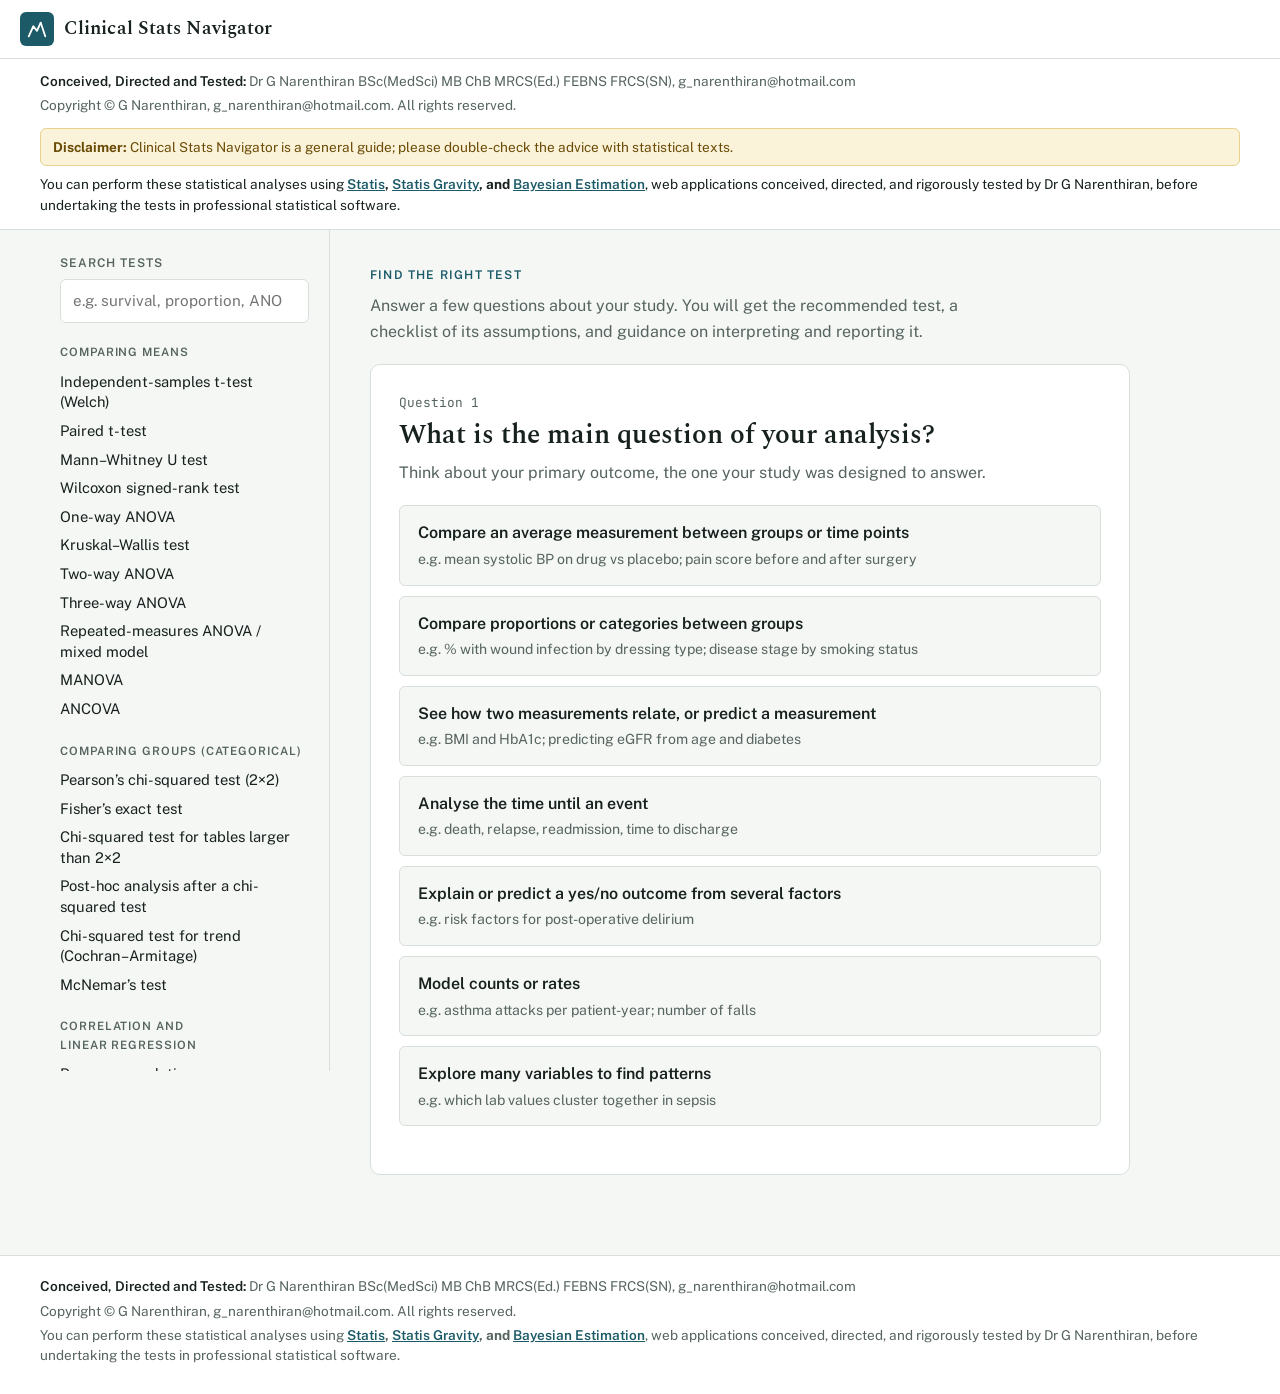
==== index.html @ 2686a3d5 "Initial release of Clinical Stats Navigator Guided decision aid for choosing statistical tests, chec" ====
<!doctype html>
<html lang="en">
<head>
<meta charset="utf-8">
<meta name="description" content="A guided decision aid that helps clinicians choose the right statistical test, check its assumptions, avoid pitfalls, and interpret and report results.">
<title>Clinical Stats Navigator</title>
<meta name="viewport" content="width=device-width, initial-scale=1, viewport-fit=cover">
<link rel="preconnect" href="https://fonts.googleapis.com">
<link rel="preconnect" href="https://fonts.gstatic.com" crossorigin>
<link rel="stylesheet" href="https://fonts.googleapis.com/css2?family=Spectral:wght@500;600&family=Public+Sans:ital,wght@0,400;0,500;0,600;1,400&family=JetBrains+Mono:wght@400&display=swap">
<link rel="stylesheet" href="css/styles.css">
</head>
<body>
<header class="topbar">
  <a href="#start" id="home-link" class="brand">
    <span class="brand-mark" aria-hidden="true">
      <svg viewBox="0 0 24 24" width="22" height="22"><path d="M3 20 L8 9 L12 14 L16 5 L21 20" fill="none" stroke="currentColor" stroke-width="2" stroke-linejoin="round" stroke-linecap="round"/></svg>
    </span>
    <span class="brand-name">Clinical Stats Navigator</span>
  </a>
  <button type="button" id="nav-toggle" class="nav-toggle" aria-expanded="false" aria-controls="sidebar">All tests</button>
</header>

<section class="credits" aria-label="Attribution and disclaimer">
  <div class="credits-inner">
    <p class="credit-line"><span class="credit-lbl">Conceived, Directed and Tested:</span> Dr G Narenthiran BSc(MedSci) MB ChB MRCS(Ed.) FEBNS FRCS(SN), <span class="email">g_narenthiran@hotmail.com</span></p>
    <p class="credit-line">Copyright © G Narenthiran, <span class="email">g_narenthiran@hotmail.com</span>. All rights reserved.</p>
    <p class="notice"><strong>Disclaimer:</strong> Clinical Stats Navigator is a general guide; please double-check the advice with statistical texts.</p>
    <p class="apps">You can perform these statistical analyses using <strong><a href="https://rasan17.github.io/Statis-28/" target="_blank" rel="noopener">Statis</a>, <a href="https://rasan17.github.io/statis-gravity/" target="_blank" rel="noopener">Statis Gravity</a>, and <a href="https://rasan17.github.io/Bayes-Estimation/" target="_blank" rel="noopener">Bayesian Estimation</a></strong>, web applications conceived, directed, and rigorously tested by Dr G Narenthiran, before undertaking the tests in professional statistical software.</p>
  </div>
</section>

<div class="layout">
  <aside id="sidebar" class="sidebar">
    <label for="search" class="search-label">Search tests</label>
    <input id="search" type="search" placeholder="e.g. survival, proportion, ANOVA" autocomplete="off">
    <nav id="catalogue" class="catalogue" aria-label="All tests"></nav>
  </aside>
  <main id="main" class="main" tabindex="-1"></main>
</div>

<footer class="site-foot">
  <div class="credits-inner">
    <p class="credit-line"><span class="credit-lbl">Conceived, Directed and Tested:</span> Dr G Narenthiran BSc(MedSci) MB ChB MRCS(Ed.) FEBNS FRCS(SN), <span class="email">g_narenthiran@hotmail.com</span></p>
    <p class="credit-line">Copyright © G Narenthiran, <span class="email">g_narenthiran@hotmail.com</span>. All rights reserved.</p>
    <p class="apps">You can perform these statistical analyses using <strong><a href="https://rasan17.github.io/Statis-28/" target="_blank" rel="noopener">Statis</a>, <a href="https://rasan17.github.io/statis-gravity/" target="_blank" rel="noopener">Statis Gravity</a>, and <a href="https://rasan17.github.io/Bayes-Estimation/" target="_blank" rel="noopener">Bayesian Estimation</a></strong>, web applications conceived, directed, and rigorously tested by Dr G Narenthiran, before undertaking the tests in professional statistical software.</p>
  </div>
</footer>

<script src="js/tree.js"></script>
<script src="js/tests.js"></script>
<script src="js/app.js"></script>
</body>
</html>
---- css/styles.css ----
:root {
  --paper: #f5f7f5;
  --surface: #ffffff;
  --sunken: #edf1ee;
  --ink: #17211e;
  --muted: #56645f;
  --line: #d8dfdb;
  --accent: #1c5a68;
  --accent-ink: #ffffff;
  --accent-soft: #e2eef0;
  --caution-bg: #fbf3d9;
  --caution-ink: #6a4b06;
  --caution-line: #e7d28e;
  --ok: #2d7a4d;
  --ok-soft: #e3f2e8;
  --warn: #9a5f12;
  --warn-soft: #fbefd9;
  --bad: #ac3636;
  --bad-soft: #f9e4e2;
  --code-bg: #eef2f0;

  --f-display: "Spectral", Georgia, "Times New Roman", serif;
  --f-body: "Public Sans", -apple-system, "Segoe UI", Roboto, Helvetica, Arial, sans-serif;
  --f-mono: "JetBrains Mono", ui-monospace, "SF Mono", Menlo, Consolas, monospace;

  --r: 6px;
}

@media (prefers-color-scheme: dark) {
  :root:not([data-theme="light"]) {
    color-scheme: dark;
    --paper: #101615;
    --surface: #17201e;
    --sunken: #1c2624;
    --ink: #e3ebe7;
    --muted: #9aa9a3;
    --line: #2b3835;
    --accent: #72b6c4;
    --accent-ink: #0d1716;
    --accent-soft: #19343a;
    --caution-bg: #2e2712;
    --caution-ink: #ecd48f;
    --caution-line: #574813;
    --ok: #74c794;
    --ok-soft: #173123;
    --warn: #e4ae5e;
    --warn-soft: #33260f;
    --bad: #ee8b83;
    --bad-soft: #3a1b19;
    --code-bg: #1c2624;
  }
}
:root[data-theme="dark"] {
  color-scheme: dark;
  --paper: #101615;
  --surface: #17201e;
  --sunken: #1c2624;
  --ink: #e3ebe7;
  --muted: #9aa9a3;
  --line: #2b3835;
  --accent: #72b6c4;
  --accent-ink: #0d1716;
  --accent-soft: #19343a;
  --caution-bg: #2e2712;
  --caution-ink: #ecd48f;
  --caution-line: #574813;
  --ok: #74c794;
  --ok-soft: #173123;
  --warn: #e4ae5e;
  --warn-soft: #33260f;
  --bad: #ee8b83;
  --bad-soft: #3a1b19;
  --code-bg: #1c2624;
}

* { box-sizing: border-box; }
html { -webkit-text-size-adjust: 100%; }
body {
  margin: 0;
  background: var(--paper);
  color: var(--ink);
  font-family: var(--f-body);
  font-size: 16px;
  line-height: 1.6;
}
[hidden] { display: none !important; }
a { color: var(--accent); }
button { font: inherit; color: inherit; cursor: pointer; }
:focus-visible { outline: 2px solid var(--accent); outline-offset: 2px; }
h1, h2, h3 { text-wrap: balance; }

/* ---------- Top bar ---------- */
.topbar {
  position: sticky;
  top: env(safe-area-inset-top, 0px);
  z-index: 10;
  display: flex;
  align-items: center;
  justify-content: space-between;
  gap: 12px;
  padding: 12px 20px;
  background: var(--surface);
  border-bottom: 1px solid var(--line);
}
.brand { display: flex; align-items: center; gap: 10px; text-decoration: none; color: var(--ink); }
.brand-mark { display: grid; place-items: center; width: 34px; height: 34px; border-radius: var(--r); background: var(--accent); color: var(--accent-ink); }
.brand-name { font-family: var(--f-display); font-weight: 600; font-size: 1.2rem; letter-spacing: 0.005em; }
.nav-toggle { display: none; border: 1px solid var(--line); background: var(--surface); border-radius: var(--r); padding: 6px 12px; font-size: 0.9rem; }

/* ---------- Attribution band and footer ---------- */
.credits { background: var(--surface); border-bottom: 1px solid var(--line); padding: 12px 20px 14px; }
.credits-inner { max-width: 1200px; margin: 0 auto; display: flex; flex-direction: column; gap: 4px; }
.credits p { margin: 0; font-size: 0.85rem; line-height: 1.5; }
.credit-line { color: var(--muted); }
.credit-lbl { font-weight: 600; color: var(--ink); }
.email { user-select: all; overflow-wrap: anywhere; }
.credits .notice {
  margin-top: 8px;
  padding: 8px 12px;
  background: var(--caution-bg);
  color: var(--caution-ink);
  border: 1px solid var(--caution-line);
  border-radius: var(--r);
}
.credits .apps { margin-top: 4px; }
.apps a, .sw-apps a { font-weight: 600; }
.sw-apps { margin-top: 14px; }
.site-foot { border-top: 1px solid var(--line); background: var(--surface); padding: 20px 20px 28px; }
.site-foot p { margin: 0; font-size: 0.85rem; line-height: 1.5; color: var(--muted); }

/* ---------- Layout ---------- */
.layout {
  display: grid;
  grid-template-columns: 290px minmax(0, 1fr);
  max-width: 1200px;
  margin: 0 auto;
}
.sidebar {
  position: sticky;
  top: calc(env(safe-area-inset-top, 0px) + 59px);
  align-self: start;
  max-height: calc(100vh - 59px);
  overflow-y: auto;
  padding: 24px 20px 40px;
  border-right: 1px solid var(--line);
}
.search-label { display: block; font-size: 0.75rem; font-weight: 600; letter-spacing: 0.08em; text-transform: uppercase; color: var(--muted); margin-bottom: 6px; }
#search {
  width: 100%;
  padding: 9px 12px;
  border: 1px solid var(--line);
  border-radius: var(--r);
  background: var(--surface);
  color: var(--ink);
  font: inherit;
  font-size: 0.95rem;
}
.catalogue { margin-top: 20px; display: flex; flex-direction: column; gap: 18px; }
.cat-group h3 { margin: 0 0 6px; font-family: var(--f-body); font-size: 0.72rem; font-weight: 600; letter-spacing: 0.08em; text-transform: uppercase; color: var(--muted); }
.cat-group ul { list-style: none; margin: 0; padding: 0; }
.cat-group a { display: block; padding: 4px 10px; margin-left: -10px; border-radius: var(--r); color: var(--ink); text-decoration: none; font-size: 0.92rem; line-height: 1.4; }
.cat-group a:hover { background: var(--sunken); }
.cat-group a[aria-current="page"] { background: var(--accent-soft); color: var(--accent); font-weight: 600; }
.empty { color: var(--muted); font-size: 0.9rem; }

.main { padding: 36px 40px 80px; min-width: 0; outline: none; }
.main > * { max-width: 760px; }

.eyebrow { margin: 0 0 8px; font-size: 0.75rem; font-weight: 600; letter-spacing: 0.1em; text-transform: uppercase; color: var(--accent); }

/* ---------- Buttons ---------- */
.primary { border: 0; border-radius: var(--r); background: var(--accent); color: var(--accent-ink); padding: 10px 16px; font-weight: 600; font-size: 0.95rem; }
.primary:hover { filter: brightness(1.08); }
.ghost { border: 1px solid var(--line); background: var(--surface); border-radius: var(--r); padding: 8px 14px; font-size: 0.92rem; color: var(--ink); }
.ghost:hover { border-color: var(--accent); color: var(--accent); }
.ghost.small { padding: 5px 10px; font-size: 0.85rem; }

/* ---------- Wizard ---------- */
.wiz-head { margin-bottom: 20px; }
.wiz-intro { margin: 0; color: var(--muted); max-width: 62ch; }
.trail { list-style: none; margin: 0 0 16px; padding: 0; display: flex; flex-direction: column; gap: 6px; }
.trail-btn {
  width: 100%;
  display: grid;
  grid-template-columns: minmax(0, 1fr) auto;
  gap: 4px 16px;
  align-items: baseline;
  text-align: left;
  padding: 8px 14px;
  border: 1px solid var(--line);
  border-radius: var(--r);
  background: var(--sunken);
}
.trail-btn:hover { border-color: var(--accent); }
.trail-q { color: var(--muted); font-size: 0.85rem; }
.trail-a { font-weight: 600; font-size: 0.88rem; text-align: right; }
.qcard { background: var(--surface); border: 1px solid var(--line); border-radius: 10px; padding: 28px; }
.step { margin: 0; font-family: var(--f-mono); font-size: 0.8rem; color: var(--muted); }
.qcard h2 { margin: 4px 0 8px; font-family: var(--f-display); font-weight: 600; font-size: 1.7rem; line-height: 1.25; }
.qhelp { margin: 0 0 4px; color: var(--muted); max-width: 64ch; }
.options { display: flex; flex-direction: column; gap: 10px; margin-top: 20px; }
.opt {
  display: flex;
  flex-direction: column;
  gap: 2px;
  text-align: left;
  padding: 14px 18px;
  border: 1px solid var(--line);
  border-radius: var(--r);
  background: var(--paper);
  transition: border-color 0.15s, background 0.15s;
}
.opt:hover { border-color: var(--accent); background: var(--accent-soft); }
.opt-label { font-weight: 600; }
.opt-sub { font-size: 0.88rem; color: var(--muted); }
.wiz-actions { display: flex; flex-wrap: wrap; gap: 10px; margin-top: 20px; }
.wiz-actions:empty { display: none; }

/* ---------- Test page ---------- */
.test-head h1 { margin: 0; font-family: var(--f-display); font-weight: 600; font-size: 2.3rem; line-height: 1.15; }
.lede { font-size: 1.12rem; margin: 10px 0 20px; max-width: 62ch; }
.facts { display: grid; grid-template-columns: 1fr 1fr; gap: 0; margin: 0; border: 1px solid var(--line); border-radius: var(--r); background: var(--surface); }
.facts > div { padding: 14px 16px; }
.facts > div + div { border-left: 1px solid var(--line); }
.facts dt { font-size: 0.72rem; font-weight: 600; letter-spacing: 0.08em; text-transform: uppercase; color: var(--muted); margin-bottom: 4px; }
.facts dd { margin: 0; font-size: 0.95rem; }

.jump {
  position: sticky;
  top: calc(env(safe-area-inset-top, 0px) + 59px);
  z-index: 5;
  display: flex;
  gap: 4px;
  overflow-x: auto;
  margin: 24px 0 0;
  padding: 8px 0;
  background: var(--paper);
  border-bottom: 1px solid var(--line);
  scrollbar-width: none;
}
.jump button { flex: none; border: 0; background: none; padding: 6px 10px; border-radius: var(--r); font-size: 0.88rem; color: var(--muted); }
.jump button:hover { background: var(--sunken); color: var(--ink); }

.sec { padding-top: 32px; scroll-margin-top: 120px; }
.sec h2 { margin: 0 0 10px; font-family: var(--f-display); font-weight: 600; font-size: 1.45rem; }
.sec p { max-width: 66ch; }
.sec-head { display: flex; flex-wrap: wrap; align-items: baseline; justify-content: space-between; gap: 8px 16px; }
.sec-note { color: var(--muted); font-size: 0.92rem; margin-top: 0; }

.yourpath { margin-top: 16px; padding: 16px 18px; background: var(--accent-soft); border-radius: var(--r); }
.yourpath h3 { margin: 0 0 8px; font-size: 0.8rem; font-weight: 600; letter-spacing: 0.08em; text-transform: uppercase; color: var(--accent); }
.yourpath ol { margin: 0 0 12px; padding-left: 20px; display: flex; flex-direction: column; gap: 6px; }
.yp-q { color: var(--muted); font-size: 0.9rem; }
.yp-a { display: block; font-weight: 600; font-size: 0.95rem; }

/* Tally pill */
.tally { margin: 0; padding: 3px 10px; border-radius: 999px; font-size: 0.82rem; font-weight: 600; background: var(--sunken); color: var(--muted); font-variant-numeric: tabular-nums; }
.tally.is-ok { background: var(--ok-soft); color: var(--ok); }
.tally.is-warn { background: var(--warn-soft); color: var(--warn); }
.tally.is-bad { background: var(--bad-soft); color: var(--bad); }

/* Checklist */
.checklist { list-style: none; margin: 16px 0 0; padding: 0; display: flex; flex-direction: column; gap: 10px; counter-reset: chk; }
.chk {
  counter-increment: chk;
  background: var(--surface);
  border: 1px solid var(--line);
  border-left: 4px solid var(--line);
  border-radius: var(--r);
  padding: 14px 16px;
  display: flex;
  flex-direction: column;
  gap: 8px;
}
.chk[data-state="met"] { border-left-color: var(--ok); }
.chk[data-state="not"] { border-left-color: var(--bad); }
.chk[data-state="unsure"] { border-left-color: var(--warn); }
.chk-top { display: flex; gap: 10px; align-items: flex-start; }
.chk-mark {
  flex: none;
  width: 22px; height: 22px;
  margin-top: 1px;
  border-radius: 50%;
  display: grid; place-items: center;
  font-family: var(--f-mono);
  font-size: 0.72rem;
  background: var(--sunken);
  color: var(--muted);
}
.chk-mark::before { content: counter(chk); }
.chk[data-state="met"] .chk-mark { background: var(--ok); color: var(--surface); }
.chk[data-state="met"] .chk-mark::before { content: "✓"; }
.chk[data-state="not"] .chk-mark { background: var(--bad); color: var(--surface); }
.chk[data-state="not"] .chk-mark::before { content: "✕"; }
.chk[data-state="unsure"] .chk-mark { background: var(--warn); color: var(--surface); }
.chk[data-state="unsure"] .chk-mark::before { content: "?"; }
.chk-t { margin: 0; font-weight: 600; }
.chk-how, .chk-fail { margin: 0; font-size: 0.92rem; padding-left: 32px; }
.chk-how { color: var(--muted); }
.lbl { display: block; font-size: 0.7rem; font-weight: 600; letter-spacing: 0.08em; text-transform: uppercase; color: var(--muted); margin-bottom: 1px; }
.chk-fail { background: var(--sunken); border-radius: var(--r); padding: 10px 12px; margin-left: 32px; }
.chk[data-state="not"] .chk-fail { background: var(--bad-soft); }
.chk[data-state="not"] .chk-fail .lbl { color: var(--bad); }
.chk[data-state="unsure"] .chk-fail { background: var(--warn-soft); }
.chk[data-state="unsure"] .chk-fail .lbl { color: var(--warn); }
.altlink { display: inline-block; margin-top: 4px; font-weight: 600; }
.seg { display: inline-flex; align-self: flex-start; margin-left: 32px; border: 1px solid var(--line); border-radius: var(--r); overflow: hidden; }
.seg button { border: 0; background: var(--surface); padding: 5px 12px; font-size: 0.85rem; color: var(--muted); }
.seg button + button { border-left: 1px solid var(--line); }
.seg button:hover { color: var(--ink); background: var(--sunken); }
.seg button[aria-checked="true"][data-v="met"] { background: var(--ok); color: var(--surface); }
.seg button[aria-checked="true"][data-v="not"] { background: var(--bad); color: var(--surface); }
.seg button[aria-checked="true"][data-v="unsure"] { background: var(--warn); color: var(--surface); }
.chk-actions { display: flex; flex-wrap: wrap; align-items: center; gap: 10px; margin-top: 16px; }
.copy-msg { font-size: 0.88rem; color: var(--muted); }
.copy-fallback { width: 100%; min-height: 140px; margin-top: 10px; font-family: var(--f-mono); font-size: 0.8rem; background: var(--code-bg); color: var(--ink); border: 1px solid var(--line); border-radius: var(--r); padding: 10px; }
.universal { margin-top: 18px; border: 1px solid var(--line); border-radius: var(--r); background: var(--surface); }
.universal summary { padding: 12px 16px; font-weight: 600; cursor: pointer; }
.universal ul { margin: 0; padding: 0 16px 14px 36px; display: flex; flex-direction: column; gap: 8px; font-size: 0.92rem; }

/* Pitfalls: highlighter treatment */
.pitfalls { list-style: none; margin: 0; padding: 0; display: flex; flex-direction: column; gap: 8px; }
.pitfalls li {
  position: relative;
  padding: 10px 14px 10px 40px;
  background: var(--caution-bg);
  color: var(--caution-ink);
  border: 1px solid var(--caution-line);
  border-radius: var(--r);
  font-size: 0.95rem;
}
.pitfalls li::before {
  content: "!";
  position: absolute; left: 12px; top: 10px;
  width: 18px; height: 18px;
  display: grid; place-items: center;
  border-radius: 50%;
  border: 1.5px solid currentColor;
  font-weight: 700; font-size: 0.72rem; line-height: 1;
}

.steps { margin: 0; padding-left: 22px; display: flex; flex-direction: column; gap: 8px; max-width: 66ch; }
.steps li::marker { font-family: var(--f-mono); color: var(--accent); font-size: 0.9em; }

.report {
  margin: 0;
  padding: 16px 20px;
  border-left: 3px solid var(--accent);
  background: var(--surface);
  font-family: var(--f-display);
  font-size: 1.08rem;
  line-height: 1.55;
  font-variant-numeric: tabular-nums;
}

.sw { margin: 0; display: flex; flex-direction: column; gap: 10px; }
.sw > div { display: grid; grid-template-columns: 90px minmax(0, 1fr); gap: 12px; align-items: start; }
.sw dt { font-weight: 600; font-size: 0.88rem; padding-top: 8px; }
.sw dd { margin: 0; min-width: 0; }
.sw pre { margin: 0; overflow-x: auto; background: var(--code-bg); border-radius: var(--r); padding: 8px 12px; }
.sw code { font-family: var(--f-mono); font-size: 0.8rem; line-height: 1.55; }

.chips { display: flex; flex-wrap: wrap; gap: 8px; }
.chip { padding: 6px 12px; border: 1px solid var(--line); border-radius: 999px; background: var(--surface); text-decoration: none; font-size: 0.88rem; }
.chip:hover { border-color: var(--accent); }

.test-foot { margin-top: 40px; padding-top: 24px; border-top: 1px solid var(--line); display: flex; flex-direction: column; align-items: flex-start; gap: 12px; }
.disclaimer { margin: 0; color: var(--muted); font-size: 0.85rem; max-width: 60ch; }

/* ---------- Narrow screens ---------- */
@media (max-width: 860px) {
  .layout { grid-template-columns: minmax(0, 1fr); }
  .nav-toggle { display: inline-block; }
  .sidebar {
    display: none;
    position: static;
    max-height: none;
    border-right: 0;
    border-bottom: 1px solid var(--line);
    background: var(--surface);
    padding: 16px;
  }
  body.nav-open .sidebar { display: block; }
  .main { padding: 24px 16px 60px; }
  .topbar { padding: 10px 16px; }
  .credits, .site-foot { padding-left: 16px; padding-right: 16px; }
  .qcard { padding: 20px 16px; }
  .qcard h2 { font-size: 1.4rem; }
  .test-head h1 { font-size: 1.8rem; }
  .facts { grid-template-columns: 1fr; }
  .facts > div + div { border-left: 0; border-top: 1px solid var(--line); }
  .trail-btn { grid-template-columns: 1fr; }
  .trail-a { text-align: left; }
  .sw > div { grid-template-columns: 1fr; gap: 4px; }
  .sw dt { padding-top: 0; }
  .chk-how, .chk-fail, .seg { margin-left: 0; padding-left: 0; }
  .chk-fail { padding: 10px 12px; }
}

@media (prefers-reduced-motion: reduce) {
  * { transition: none !important; scroll-behavior: auto !important; }
}
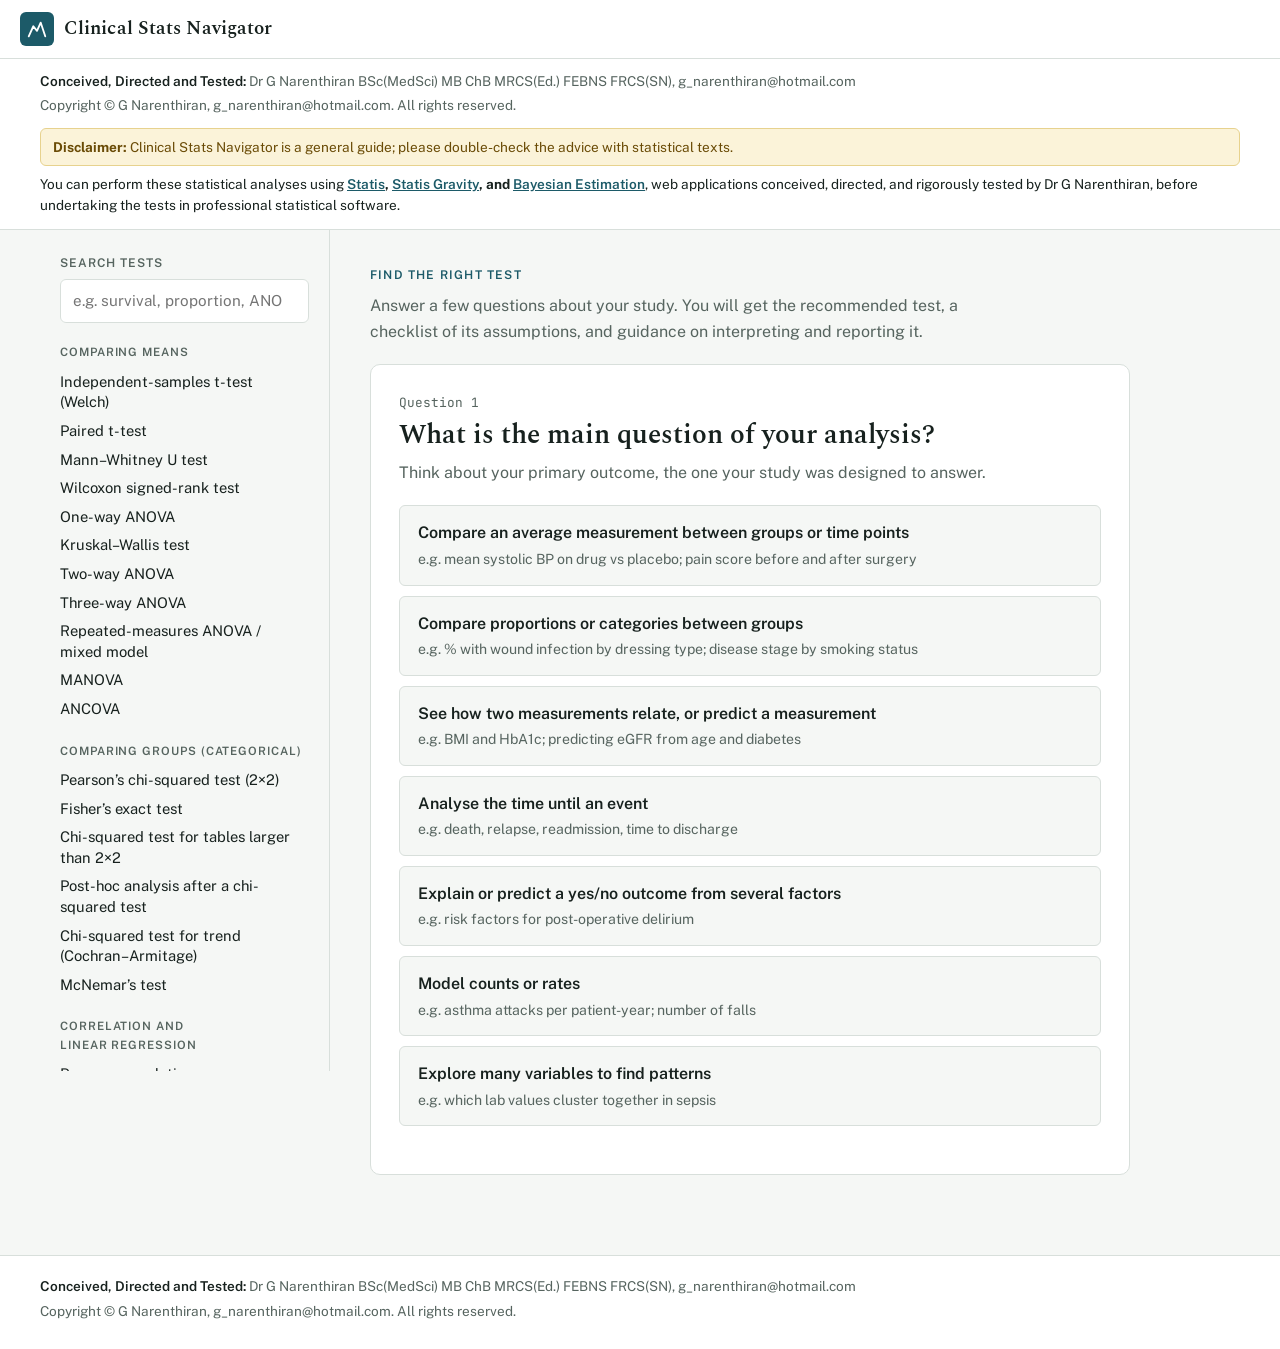
==== commit 8c39664c: "Remove web apps note from page footer Co-Authored-By: Claude Opus 5.5 <noreply@anthropic.com>" ====
--- a/index.html
+++ b/index.html
@@ -4,6 +4,15 @@
 <meta charset="utf-8">
 <meta name="description" content="A guided decision aid that helps clinicians choose the right statistical test, check its assumptions, avoid pitfalls, and interpret and report results.">
 <title>Clinical Stats Navigator</title>
+<meta property="og:type" content="website">
+<meta property="og:title" content="Clinical Stats Navigator">
+<meta property="og:description" content="Choose the right statistical test, check its assumptions, and interpret the results with confidence. A free web app for clinicians.">
+<meta property="og:url" content="https://rasan17.github.io/clinical-stats-navigator/">
+<meta property="og:image" content="https://rasan17.github.io/clinical-stats-navigator/promo/banner-1200x630@2x.png">
+<meta property="og:image:width" content="2400">
+<meta property="og:image:height" content="1260">
+<meta property="og:image:alt" content="Clinical Stats Navigator: a guided test finder with assumption checklists for clinicians">
+<meta name="twitter:card" content="summary_large_image">
 <meta name="viewport" content="width=device-width, initial-scale=1, viewport-fit=cover">
 <link rel="preconnect" href="https://fonts.googleapis.com">
 <link rel="preconnect" href="https://fonts.gstatic.com" crossorigin>
@@ -43,7 +52,6 @@
   <div class="credits-inner">
     <p class="credit-line"><span class="credit-lbl">Conceived, Directed and Tested:</span> Dr G Narenthiran BSc(MedSci) MB ChB MRCS(Ed.) FEBNS FRCS(SN), <span class="email">g_narenthiran@hotmail.com</span></p>
     <p class="credit-line">Copyright © G Narenthiran, <span class="email">g_narenthiran@hotmail.com</span>. All rights reserved.</p>
-    <p class="apps">You can perform these statistical analyses using <strong><a href="https://rasan17.github.io/Statis-28/" target="_blank" rel="noopener">Statis</a>, <a href="https://rasan17.github.io/statis-gravity/" target="_blank" rel="noopener">Statis Gravity</a>, and <a href="https://rasan17.github.io/Bayes-Estimation/" target="_blank" rel="noopener">Bayesian Estimation</a></strong>, web applications conceived, directed, and rigorously tested by Dr G Narenthiran, before undertaking the tests in professional statistical software.</p>
   </div>
 </footer>
 
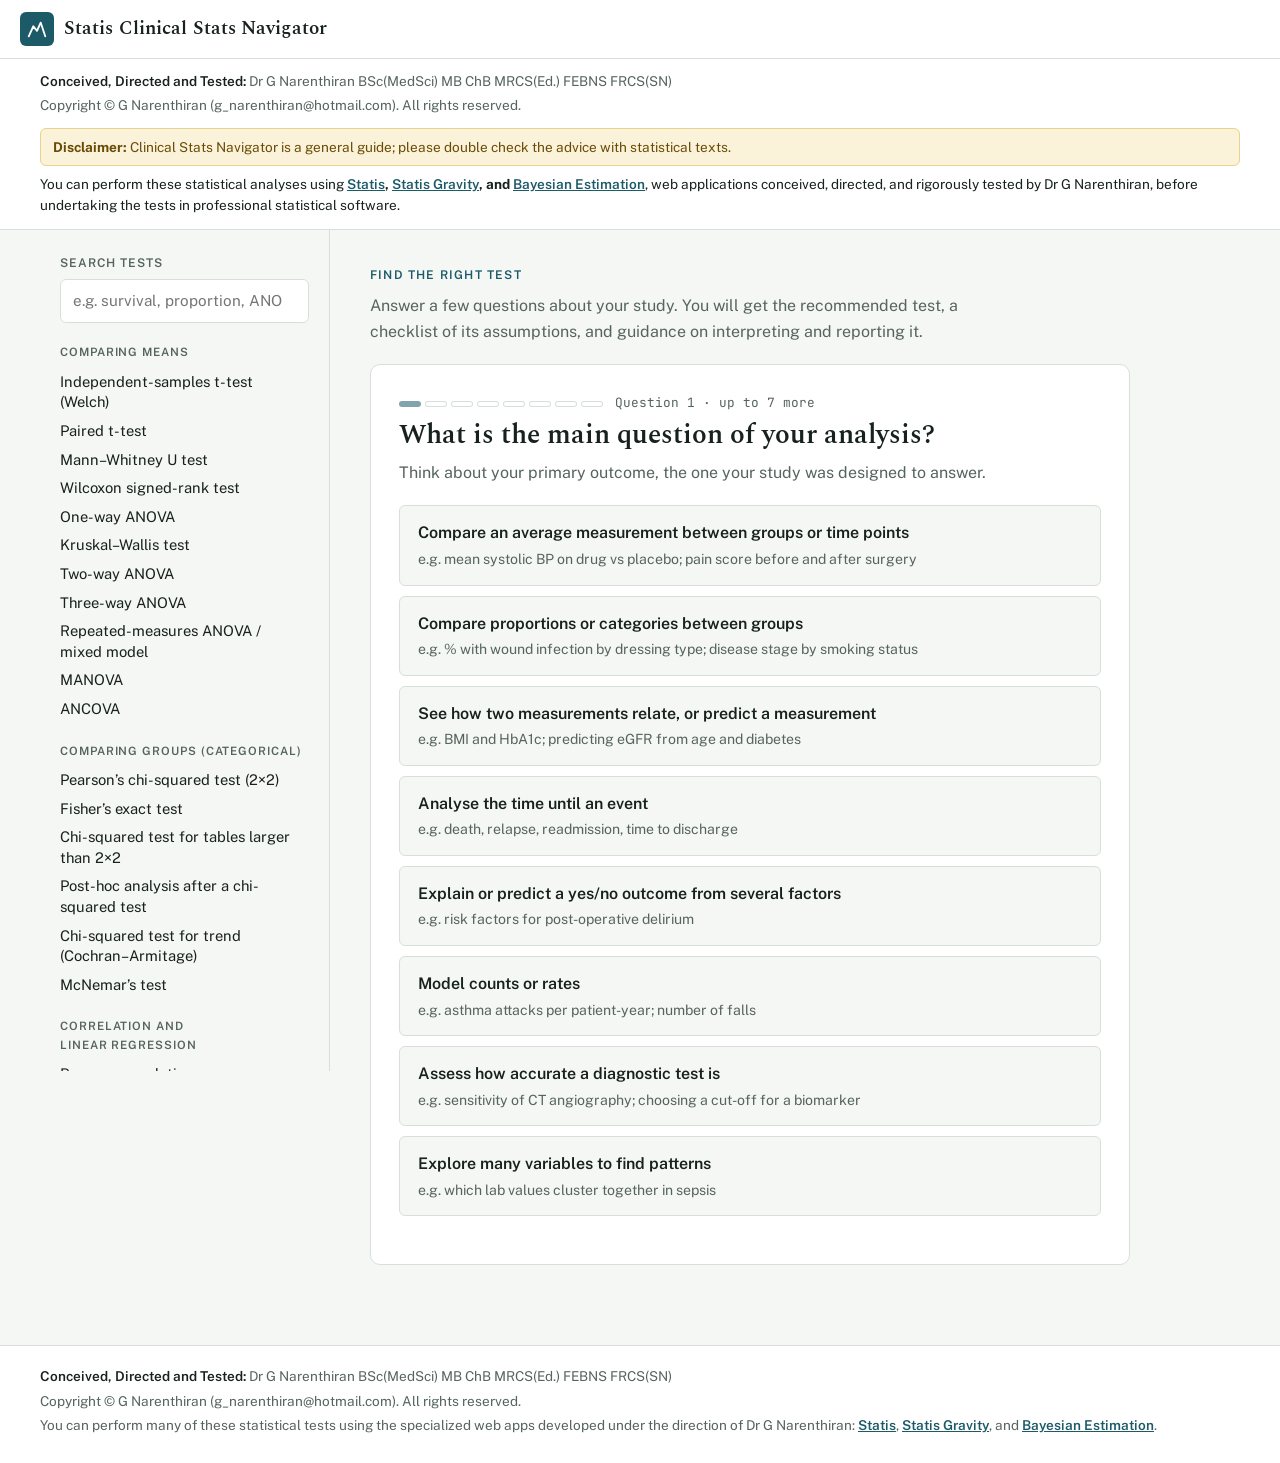
==== commit bfa9631f: "Rename to Statis Clinical Stats Navigator; add diagnostic accuracy - New 'Diagnostic accuracy' branc" ====
--- a/index.html
+++ b/index.html
@@ -3,15 +3,15 @@
 <head>
 <meta charset="utf-8">
 <meta name="description" content="A guided decision aid that helps clinicians choose the right statistical test, check its assumptions, avoid pitfalls, and interpret and report results.">
-<title>Clinical Stats Navigator</title>
+<title>Statis Clinical Stats Navigator</title>
 <meta property="og:type" content="website">
-<meta property="og:title" content="Clinical Stats Navigator">
+<meta property="og:title" content="Statis Clinical Stats Navigator">
 <meta property="og:description" content="Choose the right statistical test, check its assumptions, and interpret the results with confidence. A free web app for clinicians.">
 <meta property="og:url" content="https://rasan17.github.io/clinical-stats-navigator/">
 <meta property="og:image" content="https://rasan17.github.io/clinical-stats-navigator/promo/banner-1200x630@2x.png">
 <meta property="og:image:width" content="2400">
 <meta property="og:image:height" content="1260">
-<meta property="og:image:alt" content="Clinical Stats Navigator: a guided test finder with assumption checklists for clinicians">
+<meta property="og:image:alt" content="Statis Clinical Stats Navigator: a guided test finder with assumption checklists for clinicians">
 <meta name="twitter:card" content="summary_large_image">
 <meta name="viewport" content="width=device-width, initial-scale=1, viewport-fit=cover">
 <link rel="preconnect" href="https://fonts.googleapis.com">
@@ -25,17 +25,17 @@
     <span class="brand-mark" aria-hidden="true">
       <svg viewBox="0 0 24 24" width="22" height="22"><path d="M3 20 L8 9 L12 14 L16 5 L21 20" fill="none" stroke="currentColor" stroke-width="2" stroke-linejoin="round" stroke-linecap="round"/></svg>
     </span>
-    <span class="brand-name">Clinical Stats Navigator</span>
+    <span class="brand-name">Statis Clinical Stats Navigator</span>
   </a>
   <button type="button" id="nav-toggle" class="nav-toggle" aria-expanded="false" aria-controls="sidebar">All tests</button>
 </header>
 
 <section class="credits" aria-label="Attribution and disclaimer">
   <div class="credits-inner">
-    <p class="credit-line"><span class="credit-lbl">Conceived, Directed and Tested:</span> Dr G Narenthiran BSc(MedSci) MB ChB MRCS(Ed.) FEBNS FRCS(SN), <span class="email">g_narenthiran@hotmail.com</span></p>
-    <p class="credit-line">Copyright © G Narenthiran, <span class="email">g_narenthiran@hotmail.com</span>. All rights reserved.</p>
-    <p class="notice"><strong>Disclaimer:</strong> Clinical Stats Navigator is a general guide; please double-check the advice with statistical texts.</p>
-    <p class="apps">You can perform these statistical analyses using <strong><a href="https://rasan17.github.io/Statis-28/" target="_blank" rel="noopener">Statis</a>, <a href="https://rasan17.github.io/statis-gravity/" target="_blank" rel="noopener">Statis Gravity</a>, and <a href="https://rasan17.github.io/Bayes-Estimation/" target="_blank" rel="noopener">Bayesian Estimation</a></strong>, web applications conceived, directed, and rigorously tested by Dr G Narenthiran, before undertaking the tests in professional statistical software.</p>
+    <p class="credit-line"><span class="credit-lbl">Conceived, Directed and Tested:</span> Dr G Narenthiran BSc(MedSci) MB ChB MRCS(Ed.) FEBNS FRCS(SN)</p>
+    <p class="credit-line">Copyright © G Narenthiran (<span class="email">g_narenthiran@hotmail.com</span>). All rights reserved.</p>
+    <p class="notice"><strong>Disclaimer:</strong> Clinical Stats Navigator is a general guide; please double check the advice with statistical texts.</p>
+    <p class="apps">You can perform these statistical analyses using <strong><a href="https://rasan17.github.io/Statis/" target="_blank" rel="noopener">Statis</a>, <a href="https://rasan17.github.io/statis-gravity/" target="_blank" rel="noopener">Statis Gravity</a>, and <a href="https://rasan17.github.io/Bayes-Estimation/" target="_blank" rel="noopener">Bayesian Estimation</a></strong>, web applications conceived, directed, and rigorously tested by Dr G Narenthiran, before undertaking the tests in professional statistical software.</p>
   </div>
 </section>
 
@@ -50,13 +50,15 @@
 
 <footer class="site-foot">
   <div class="credits-inner">
-    <p class="credit-line"><span class="credit-lbl">Conceived, Directed and Tested:</span> Dr G Narenthiran BSc(MedSci) MB ChB MRCS(Ed.) FEBNS FRCS(SN), <span class="email">g_narenthiran@hotmail.com</span></p>
-    <p class="credit-line">Copyright © G Narenthiran, <span class="email">g_narenthiran@hotmail.com</span>. All rights reserved.</p>
+    <p class="credit-line"><span class="credit-lbl">Conceived, Directed and Tested:</span> Dr G Narenthiran BSc(MedSci) MB ChB MRCS(Ed.) FEBNS FRCS(SN)</p>
+    <p class="credit-line">Copyright © G Narenthiran (<span class="email">g_narenthiran@hotmail.com</span>). All rights reserved.</p>
+    <p class="apps">You can perform many of these statistical tests using the specialized web apps developed under the direction of Dr G Narenthiran: <a href="https://rasan17.github.io/Statis/" target="_blank" rel="noopener">Statis</a>, <a href="https://rasan17.github.io/statis-gravity/" target="_blank" rel="noopener">Statis Gravity</a>, and <a href="https://rasan17.github.io/Bayes-Estimation/" target="_blank" rel="noopener">Bayesian Estimation</a>.</p>
   </div>
 </footer>
 
 <script src="js/tree.js"></script>
 <script src="js/tests.js"></script>
+<script src="js/apps.js"></script>
 <script src="js/app.js"></script>
 </body>
 </html>
--- a/css/styles.css
+++ b/css/styles.css
@@ -195,6 +195,12 @@
 .trail-q { color: var(--muted); font-size: 0.85rem; }
 .trail-a { font-weight: 600; font-size: 0.88rem; text-align: right; }
 .qcard { background: var(--surface); border: 1px solid var(--line); border-radius: 10px; padding: 28px; }
+.stepper { display: flex; flex-wrap: wrap; align-items: center; gap: 6px 12px; }
+.pips { display: flex; gap: 4px; }
+.pip { width: 22px; height: 6px; border-radius: 3px; background: var(--line); }
+.pip.done { background: var(--accent); }
+.pip.now { background: var(--accent); opacity: 0.55; }
+.pip.todo { background: transparent; box-shadow: inset 0 0 0 1px var(--line); }
 .step { margin: 0; font-family: var(--f-mono); font-size: 0.8rem; color: var(--muted); }
 .qcard h2 { margin: 4px 0 8px; font-family: var(--f-display); font-weight: 600; font-size: 1.7rem; line-height: 1.25; }
 .qhelp { margin: 0 0 4px; color: var(--muted); max-width: 64ch; }
@@ -224,6 +230,38 @@
 .facts > div + div { border-left: 1px solid var(--line); }
 .facts dt { font-size: 0.72rem; font-weight: 600; letter-spacing: 0.08em; text-transform: uppercase; color: var(--muted); margin-bottom: 4px; }
 .facts dd { margin: 0; font-size: 0.95rem; }
+
+/* Calculate it: links to the web apps */
+.calc { margin-top: 20px; padding: 18px 20px; border: 1px solid var(--accent); border-radius: 10px; background: var(--accent-soft); }
+.calc h2 { margin: 0 0 4px; font-family: var(--f-display); font-weight: 600; font-size: 1.3rem; }
+.calc-note { margin: 0 0 12px; font-size: 0.92rem; color: var(--muted); max-width: 66ch; }
+.calc-none { border-color: var(--line); background: var(--surface); }
+.calc-none .calc-note { margin-bottom: 0; }
+.calc-list { list-style: none; margin: 0; padding: 0; display: flex; flex-direction: column; gap: 10px; }
+.calc-item {
+  display: grid;
+  grid-template-columns: 230px minmax(0, 1fr);
+  grid-template-areas: "btn where" "btn how";
+  gap: 2px 16px;
+  align-items: start;
+  padding: 12px 14px;
+  background: var(--surface);
+  border: 1px solid var(--line);
+  border-radius: var(--r);
+}
+.calc-btn {
+  grid-area: btn;
+  display: inline-flex; align-items: center; justify-content: center; gap: 6px;
+  padding: 9px 12px;
+  border-radius: var(--r);
+  background: var(--accent); color: var(--accent-ink);
+  font-weight: 600; font-size: 0.92rem; text-decoration: none; text-align: center; white-space: nowrap;
+}
+.calc-btn:hover { filter: brightness(1.08); }
+.calc-where { grid-area: where; font-size: 0.95rem; }
+.calc-where .lbl { display: inline; margin-right: 6px; }
+.calc-how { grid-area: how; margin: 0; font-size: 0.9rem; color: var(--muted); }
+.linklike { border: 0; background: none; padding: 0; color: var(--accent); text-decoration: underline; font: inherit; }
 
 .jump {
   position: sticky;
@@ -244,6 +282,22 @@
 .sec { padding-top: 32px; scroll-margin-top: 120px; }
 .sec h2 { margin: 0 0 10px; font-family: var(--f-display); font-weight: 600; font-size: 1.45rem; }
 .sec p { max-width: 66ch; }
+.sec-d > summary { list-style: none; cursor: pointer; display: flex; align-items: center; justify-content: space-between; gap: 12px; }
+.sec-d > summary::-webkit-details-marker { display: none; }
+.sec-d > summary h2 { margin: 0 0 10px; }
+.sec-d > summary::after {
+  content: "Hide";
+  flex: none;
+  margin-bottom: 10px;
+  padding: 2px 10px;
+  border: 1px solid var(--line);
+  border-radius: 999px;
+  font-size: 0.78rem;
+  color: var(--muted);
+}
+.sec-d:not([open]) > summary::after { content: "Show"; }
+.sec-d:not([open]) > summary h2 { color: var(--muted); }
+.sec-d > summary:hover::after { border-color: var(--accent); color: var(--accent); }
 .sec-head { display: flex; flex-wrap: wrap; align-items: baseline; justify-content: space-between; gap: 8px 16px; }
 .sec-note { color: var(--muted); font-size: 0.92rem; margin-top: 0; }
 
@@ -383,11 +437,15 @@
   body.nav-open .sidebar { display: block; }
   .main { padding: 24px 16px 60px; }
   .topbar { padding: 10px 16px; }
+  .brand-name { font-size: 1.02rem; line-height: 1.2; }
   .credits, .site-foot { padding-left: 16px; padding-right: 16px; }
   .qcard { padding: 20px 16px; }
   .qcard h2 { font-size: 1.4rem; }
   .test-head h1 { font-size: 1.8rem; }
   .facts { grid-template-columns: 1fr; }
+  .calc { padding: 16px 14px; }
+  .calc-item { grid-template-columns: minmax(0, 1fr); grid-template-areas: "where" "how" "btn"; gap: 6px; }
+  .calc-btn { justify-self: start; margin-top: 4px; }
   .facts > div + div { border-left: 0; border-top: 1px solid var(--line); }
   .trail-btn { grid-template-columns: 1fr; }
   .trail-a { text-align: left; }
